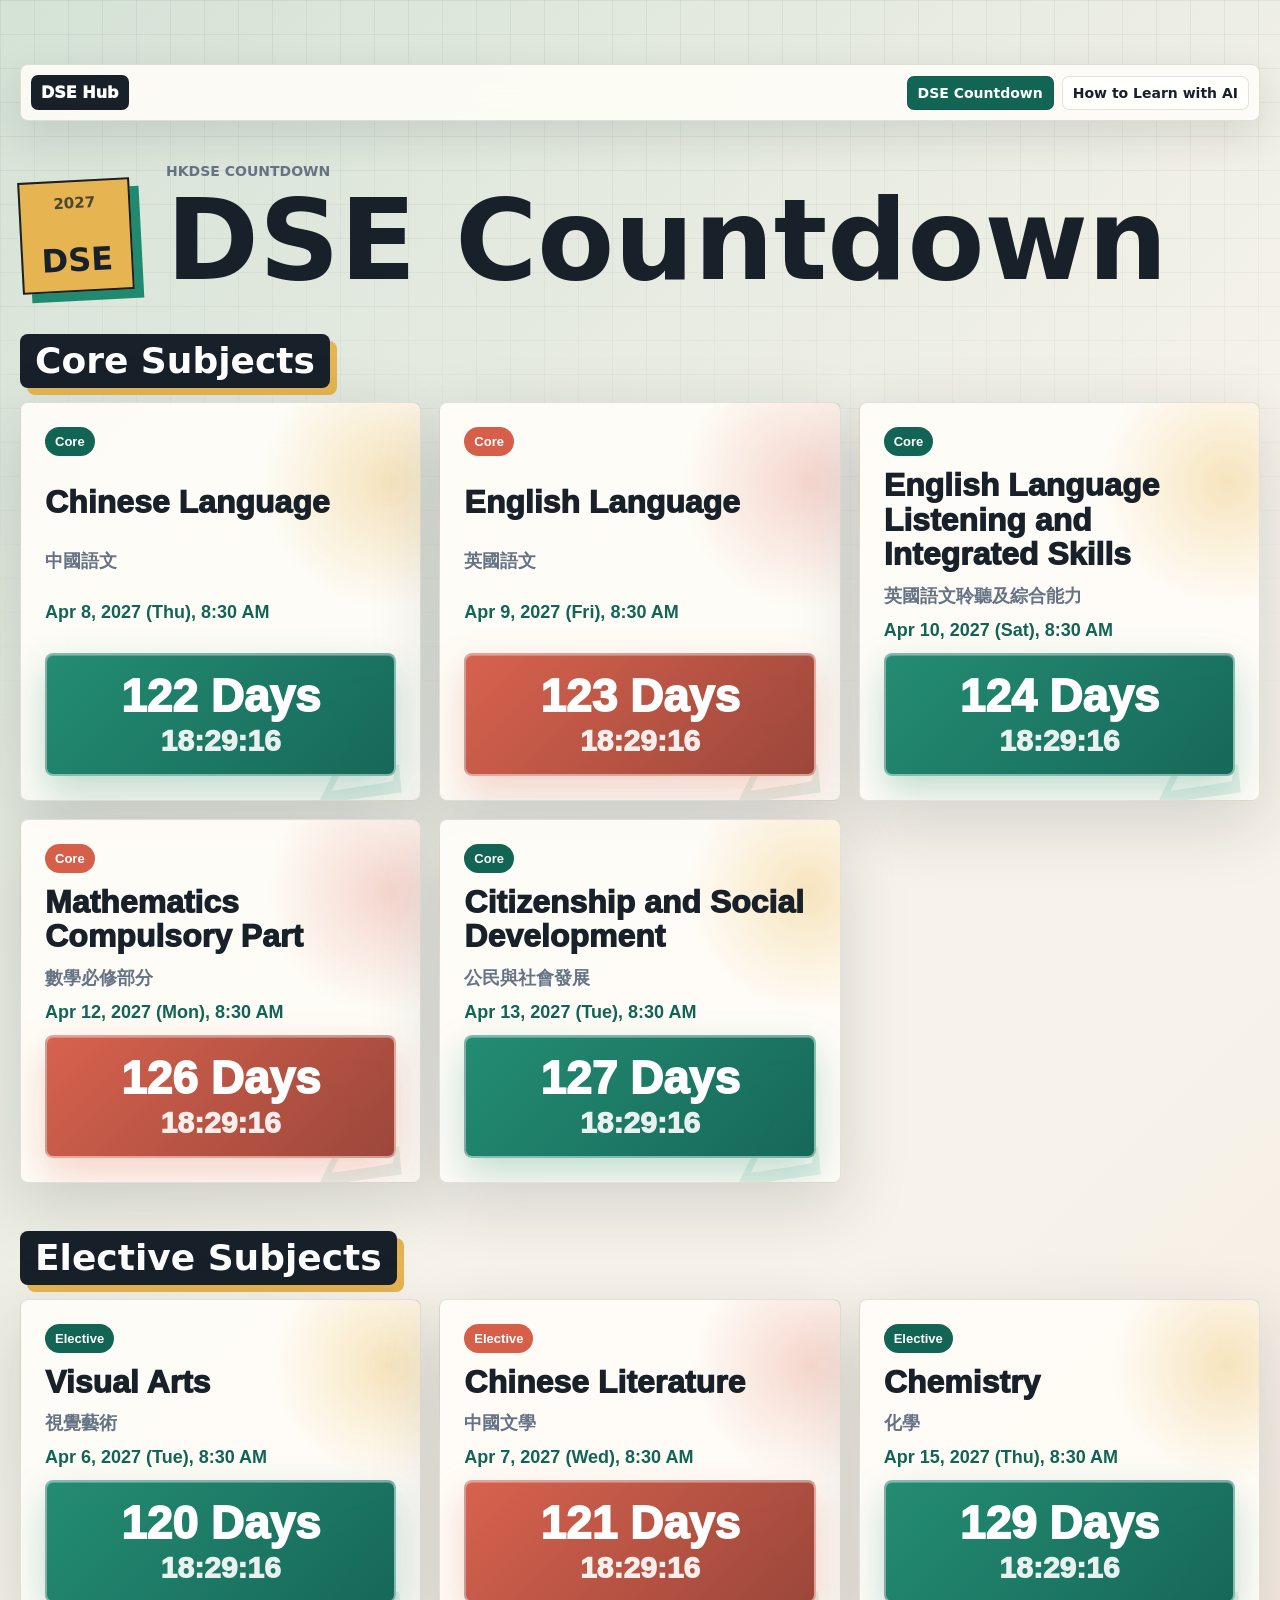
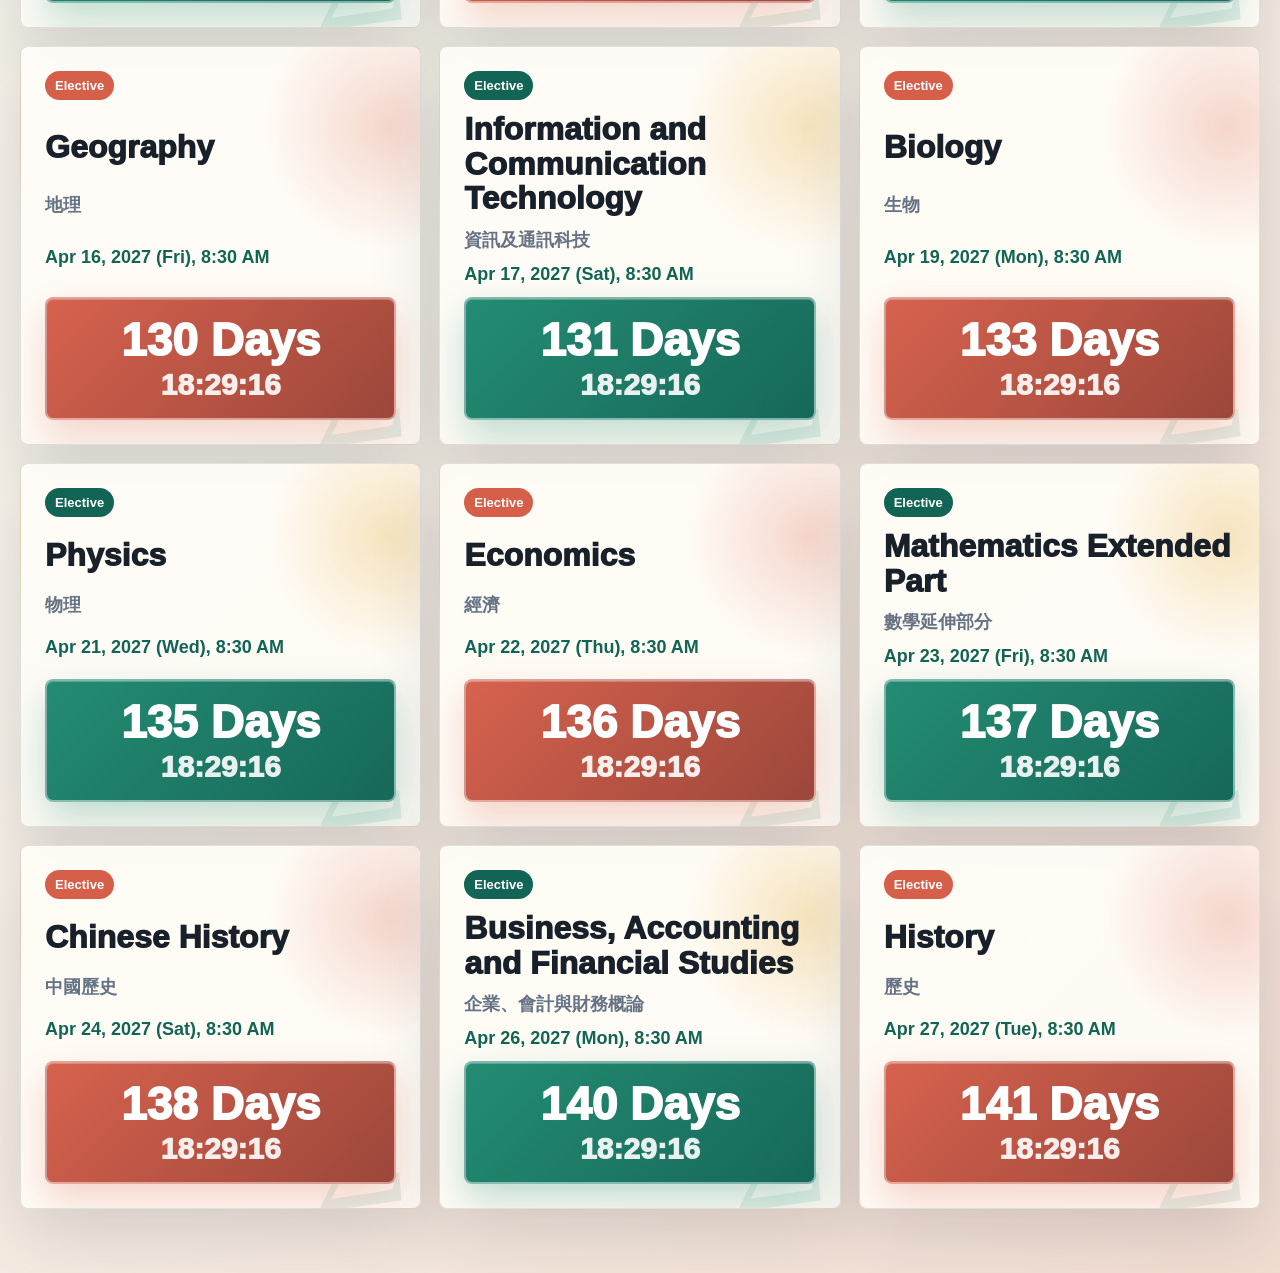
==== index.html @ 846ee823 "Add files via upload" ====
<!doctype html>
<html lang="en">
  <head>
    <meta charset="utf-8" />
    <meta name="viewport" content="width=device-width, initial-scale=1" />
    <meta name="description" content="2027 DSE countdown for HKDSE subjects." />
    <title>DSE Countdown</title>
    <link rel="icon" href="favicon.svg" type="image/svg+xml" />
    <link rel="manifest" href="site.webmanifest" />
    <link rel="stylesheet" href="styles.css" />
  </head>
  <body>
    <main class="app">
      <nav class="site-nav" aria-label="Main navigation">
        <a class="nav-brand" href="index.html">DSE Hub</a>
        <div class="nav-links">
          <a class="active" href="index.html">DSE Countdown</a>
          <a href="ai-learning.html">How to Learn with AI</a>
        </div>
      </nav>

      <header class="topbar">
        <div class="exam-mark">
          <span>2027</span>
          <strong>DSE</strong>
        </div>
        <div>
          <p class="eyebrow">HKDSE Countdown</p>
          <h1>DSE Countdown</h1>
        </div>
      </header>

      <div class="subject-sections" aria-label="DSE exam countdown">
        <section class="subject-section" aria-labelledby="coreHeading">
          <h2 class="section-title" id="coreHeading">Core Subjects</h2>
          <div class="subject-grid" data-group="core"></div>
        </section>

        <section class="subject-section" aria-labelledby="electiveHeading">
          <h2 class="section-title" id="electiveHeading">Elective Subjects</h2>
          <div class="subject-grid" data-group="elective"></div>
        </section>
      </div>
    </main>

    <dialog class="exam-dialog" id="examDialog" aria-labelledby="dialogTitle">
      <button class="close-button" type="button" aria-label="Close">×</button>
      <div class="dialog-inner">
        <p class="dialog-tag" id="dialogTag">Subject</p>
        <h2 id="dialogTitle">DSE Subject</h2>
        <p class="dialog-title-zh" id="dialogTitleZh">科目</p>
        <p class="dialog-date" id="dialogDate">April 2027</p>

        <div class="time-grid" role="timer" aria-label="Time remaining until exam">
          <div class="time-block">
            <span id="days">000</span>
            <small>Days</small>
          </div>
          <div class="time-block">
            <span id="hours">00</span>
            <small>Hours</small>
          </div>
          <div class="time-block">
            <span id="minutes">00</span>
            <small>Minutes</small>
          </div>
          <div class="time-block">
            <span id="seconds">00</span>
            <small>Seconds</small>
          </div>
        </div>

        <p class="status-row" id="statusText">Calculating...</p>
      </div>
    </dialog>

    <script src="exams.js"></script>
    <script src="script.js"></script>
  </body>
</html>
---- styles.css ----
:root {
  color-scheme: light;
  --ink: #18202a;
  --muted: #657385;
  --paper: #f7f3ea;
  --panel: #fffdf8;
  --line: #d8d1c4;
  --accent: #1f8a70;
  --accent-dark: #126555;
  --coral: #d65f4a;
  --gold: #e6b451;
  --shadow: 0 22px 70px rgba(24, 32, 42, 0.16);
}

* {
  box-sizing: border-box;
}

html {
  min-height: 100%;
  background:
    linear-gradient(135deg, rgba(31, 138, 112, 0.16), transparent 42%),
    linear-gradient(315deg, rgba(214, 95, 74, 0.15), transparent 46%),
    var(--paper);
}

body {
  min-height: 100vh;
  margin: 0;
  color: var(--ink);
  font-family:
    Inter, ui-sans-serif, system-ui, -apple-system, BlinkMacSystemFont,
    "Segoe UI", "Noto Sans TC", "Microsoft JhengHei", sans-serif;
}

body::before {
  position: fixed;
  inset: 0;
  z-index: -1;
  content: "";
  background-image:
    linear-gradient(rgba(24, 32, 42, 0.055) 1px, transparent 1px),
    linear-gradient(90deg, rgba(24, 32, 42, 0.055) 1px, transparent 1px);
  background-size: 34px 34px;
  mask-image: linear-gradient(to bottom, black, transparent 88%);
}

.app {
  width: min(1240px, calc(100% - 32px));
  min-height: 100vh;
  margin: 0 auto;
  padding: clamp(28px, 6vw, 64px) 0;
  display: grid;
  align-content: start;
  gap: clamp(24px, 4vw, 42px);
}

.site-nav {
  position: sticky;
  top: 14px;
  z-index: 10;
  min-width: 0;
  padding: 10px;
  display: flex;
  justify-content: space-between;
  align-items: center;
  gap: 12px;
  border: 1px solid rgba(24, 32, 42, 0.13);
  border-radius: 8px;
  background: rgba(255, 253, 248, 0.88);
  box-shadow: 0 14px 42px rgba(24, 32, 42, 0.12);
  backdrop-filter: blur(12px);
}

.site-nav a {
  color: var(--ink);
  text-decoration: none;
}

.nav-brand {
  padding: 8px 10px;
  border-radius: 7px;
  color: #fff !important;
  background: var(--ink);
  font-weight: 950;
}

.nav-links {
  min-width: 0;
  display: flex;
  flex-wrap: wrap;
  justify-content: flex-end;
  gap: 8px;
}

.nav-links a {
  padding: 8px 10px;
  border: 1px solid rgba(24, 32, 42, 0.12);
  border-radius: 7px;
  font-size: 14px;
  font-weight: 900;
  background: rgba(255, 255, 255, 0.65);
}

.nav-links a.active,
.nav-links a:hover {
  color: #fff;
  background: var(--accent-dark);
}

.topbar {
  display: flex;
  align-items: end;
  gap: clamp(18px, 4vw, 34px);
}

.exam-mark {
  width: clamp(82px, 12vw, 112px);
  aspect-ratio: 1;
  display: grid;
  place-items: center;
  flex: 0 0 auto;
  border: 2px solid var(--ink);
  background: var(--gold);
  box-shadow: 9px 9px 0 var(--accent);
  transform: rotate(-3deg);
}

.exam-mark span,
.exam-mark strong {
  display: block;
  line-height: 1;
}

.exam-mark span {
  color: rgba(24, 32, 42, 0.75);
  font-size: 15px;
  font-weight: 800;
}

.exam-mark strong {
  margin-top: 4px;
  font-size: clamp(23px, 4vw, 32px);
}

.eyebrow {
  margin: 0 0 10px;
  color: var(--muted);
  font-size: 14px;
  font-weight: 800;
  letter-spacing: 0;
  text-transform: uppercase;
}

h1 {
  margin: 0;
  font-size: clamp(44px, 10vw, 112px);
  line-height: 0.92;
  letter-spacing: 0;
}

.subject-sections {
  display: grid;
  gap: clamp(28px, 5vw, 48px);
}

.subject-section {
  display: grid;
  gap: 14px;
}

.section-title {
  width: fit-content;
  margin: 0;
  padding: 8px 14px;
  border: 1px solid rgba(24, 32, 42, 0.13);
  border-radius: 8px;
  color: #fff;
  background: var(--ink);
  box-shadow: 7px 7px 0 var(--gold);
  font-size: clamp(24px, 3vw, 36px);
  line-height: 1;
  letter-spacing: 0;
}

.subject-grid {
  display: grid;
  grid-template-columns: repeat(3, minmax(0, 1fr));
  gap: clamp(12px, 2vw, 18px);
}

.subject-card {
  position: relative;
  min-width: 0;
  min-height: 252px;
  padding: clamp(16px, 2.6vw, 24px);
  display: grid;
  align-content: space-between;
  gap: 12px;
  overflow: hidden;
  border: 1px solid rgba(24, 32, 42, 0.13);
  border-radius: 8px;
  color: var(--ink);
  text-align: left;
  background:
    radial-gradient(circle at 92% 20%, rgba(230, 180, 81, 0.34), transparent 26%),
    rgba(255, 253, 248, 0.92);
  box-shadow: var(--shadow);
  cursor: pointer;
  transition:
    transform 180ms ease,
    box-shadow 180ms ease,
    border-color 180ms ease;
}

.subject-card::after {
  position: absolute;
  right: 18px;
  bottom: 8px;
  content: "∑";
  color: rgba(31, 138, 112, 0.12);
  font-family: Georgia, serif;
  font-size: clamp(86px, 11vw, 138px);
  line-height: 1;
  transform: rotate(-8deg);
}

.subject-card:hover,
.subject-card:focus-visible {
  border-color: rgba(31, 138, 112, 0.48);
  box-shadow: 0 28px 80px rgba(24, 32, 42, 0.2);
  transform: translateY(-3px);
}

.subject-card:focus-visible,
.close-button:focus-visible {
  outline: 3px solid rgba(31, 138, 112, 0.35);
  outline-offset: 4px;
}

.accent-card {
  background:
    radial-gradient(circle at 92% 20%, rgba(214, 95, 74, 0.24), transparent 26%),
    rgba(255, 253, 248, 0.92);
}

.card-tag,
.dialog-tag {
  width: fit-content;
  padding: 7px 10px;
  border-radius: 999px;
  color: #fff;
  background: var(--accent-dark);
  font-size: 13px;
  font-weight: 900;
}

.accent-card .card-tag {
  background: var(--coral);
}

.card-title,
.card-title-zh,
.card-date,
.mini-countdown {
  position: relative;
  z-index: 1;
}

.card-title {
  display: block;
  max-width: 560px;
  font-size: clamp(23px, 2.8vw, 32px);
  font-weight: 950;
  line-height: 1.08;
}

.card-title-zh {
  display: block;
  max-width: 520px;
  color: var(--muted);
  font-size: clamp(15px, 1.8vw, 18px);
  font-weight: 800;
}

.card-date {
  display: block;
  color: var(--accent-dark);
  font-size: clamp(15px, 1.7vw, 18px);
  font-weight: 900;
}

.mini-countdown {
  display: grid;
  place-items: center;
  gap: 7px;
  width: 100%;
  max-width: 100%;
  padding: clamp(14px, 2.1vw, 18px);
  border: 2px solid rgba(255, 255, 255, 0.45);
  border-radius: 8px;
  color: #fff;
  background:
    linear-gradient(135deg, rgba(31, 138, 112, 0.98), rgba(18, 101, 85, 0.98));
  box-shadow:
    0 16px 38px rgba(31, 138, 112, 0.28),
    inset 0 1px 0 rgba(255, 255, 255, 0.24);
  font-weight: 950;
  line-height: 1;
  text-align: center;
  font-variant-numeric: tabular-nums;
  overflow-wrap: anywhere;
}

.countdown-days,
.countdown-clock {
  display: block;
  max-width: 100%;
}

.countdown-days {
  font-size: clamp(30px, 3.7vw, 46px);
}

.countdown-clock {
  font-size: clamp(22px, 2.5vw, 30px);
  letter-spacing: 0;
  opacity: 0.9;
}

.accent-card .mini-countdown {
  background:
    linear-gradient(135deg, rgba(214, 95, 74, 0.98), rgba(154, 67, 55, 0.98));
  box-shadow:
    0 16px 38px rgba(214, 95, 74, 0.26),
    inset 0 1px 0 rgba(255, 255, 255, 0.24);
}

.exam-dialog {
  width: min(980px, calc(100% - 24px));
  padding: 0;
  border: 0;
  border-radius: 8px;
  background: transparent;
  color: var(--ink);
}

.exam-dialog::backdrop {
  background: rgba(24, 32, 42, 0.58);
  backdrop-filter: blur(6px);
}

.dialog-inner {
  position: relative;
  overflow: hidden;
  padding: clamp(24px, 5vw, 56px);
  border: 1px solid rgba(24, 32, 42, 0.12);
  border-radius: 8px;
  background:
    radial-gradient(circle at 86% 18%, rgba(230, 180, 81, 0.28), transparent 24%),
    linear-gradient(145deg, rgba(255, 255, 255, 0.96), rgba(255, 253, 248, 0.99));
  box-shadow: var(--shadow);
}

.close-button {
  position: absolute;
  top: 14px;
  right: 14px;
  z-index: 2;
  width: 42px;
  height: 42px;
  border: 1px solid rgba(24, 32, 42, 0.12);
  border-radius: 50%;
  color: var(--ink);
  background: rgba(255, 255, 255, 0.86);
  cursor: pointer;
  font-size: 28px;
  line-height: 1;
}

.dialog-tag {
  margin: 0 0 16px;
}

.dialog-inner h2 {
  margin: 0;
  max-width: 760px;
  font-size: clamp(38px, 7vw, 76px);
  line-height: 1;
  letter-spacing: 0;
}

.dialog-title-zh,
.dialog-date,
.status-row {
  color: var(--muted);
  font-weight: 800;
}

.dialog-title-zh {
  margin: 14px 0 0;
  font-size: clamp(18px, 2.4vw, 24px);
}

.dialog-date {
  margin: 16px 0 0;
  color: var(--accent-dark);
  font-size: clamp(20px, 3vw, 30px);
}

.time-grid {
  margin-top: clamp(28px, 5vw, 48px);
  display: grid;
  grid-template-columns: repeat(4, minmax(0, 1fr));
  gap: 12px;
}

.time-block {
  min-width: 0;
  min-height: 142px;
  padding: 20px 12px;
  display: grid;
  place-items: center;
  align-content: center;
  gap: 8px;
  border: 1px solid rgba(24, 32, 42, 0.13);
  border-radius: 8px;
  background: rgba(255, 255, 255, 0.74);
}

.time-block span {
  max-width: 100%;
  overflow-wrap: anywhere;
  font-variant-numeric: tabular-nums;
  font-size: clamp(34px, 7vw, 72px);
  font-weight: 950;
  line-height: 0.95;
}

.time-block small {
  color: var(--accent-dark);
  font-size: 16px;
  font-weight: 900;
}

.status-row {
  margin: 20px 0 0;
  font-size: 17px;
}

.learning-page {
  gap: clamp(28px, 5vw, 56px);
}

.learning-hero {
  align-items: center;
}

.learning-hero .exam-mark {
  background: var(--coral);
  box-shadow: 9px 9px 0 var(--gold);
}

.learning-hero .exam-mark strong {
  font-size: clamp(18px, 3vw, 25px);
}

.hero-subtitle {
  margin: 18px 0 0;
  color: var(--muted);
  font-size: clamp(20px, 3vw, 30px);
  font-weight: 900;
}

.learning-stack {
  display: grid;
  gap: clamp(18px, 3vw, 28px);
}

.lesson-card {
  position: relative;
  min-height: min(72vh, 620px);
  padding: clamp(22px, 5vw, 56px);
  display: grid;
  grid-template-columns: auto minmax(0, 1fr);
  align-items: center;
  gap: clamp(20px, 4vw, 44px);
  overflow: hidden;
  border: 1px solid rgba(24, 32, 42, 0.13);
  border-radius: 8px;
  background:
    radial-gradient(circle at 94% 16%, rgba(230, 180, 81, 0.26), transparent 26%),
    rgba(255, 253, 248, 0.94);
  box-shadow: var(--shadow);
}

.lesson-card:nth-child(even) {
  background:
    radial-gradient(circle at 94% 16%, rgba(214, 95, 74, 0.2), transparent 26%),
    rgba(255, 253, 248, 0.94);
}

.lesson-card::after {
  position: absolute;
  right: clamp(12px, 4vw, 42px);
  bottom: -18px;
  content: "AI";
  color: rgba(31, 138, 112, 0.1);
  font-size: clamp(92px, 18vw, 210px);
  font-weight: 950;
  line-height: 1;
}

.lesson-number {
  position: relative;
  z-index: 1;
  width: clamp(72px, 10vw, 118px);
  aspect-ratio: 1;
  display: grid;
  place-items: center;
  border: 2px solid var(--ink);
  border-radius: 8px;
  color: #fff;
  background: var(--accent-dark);
  box-shadow: 8px 8px 0 var(--gold);
  font-size: clamp(28px, 5vw, 52px);
  font-weight: 950;
  font-variant-numeric: tabular-nums;
}

.lesson-card > div {
  position: relative;
  z-index: 1;
  max-width: 820px;
}

.lesson-card h2 {
  margin: 0;
  font-size: clamp(34px, 6vw, 76px);
  line-height: 0.98;
  letter-spacing: 0;
}

.lesson-card p:not(.eyebrow) {
  max-width: 720px;
  margin: 18px 0 0;
  color: var(--muted);
  font-size: clamp(18px, 2.2vw, 24px);
  font-weight: 750;
  line-height: 1.45;
}

.prompt-box {
  margin-top: 24px;
  padding: clamp(16px, 2.5vw, 22px);
  border: 1px solid rgba(24, 32, 42, 0.13);
  border-radius: 8px;
  color: #fff;
  background:
    linear-gradient(135deg, rgba(31, 138, 112, 0.98), rgba(18, 101, 85, 0.98));
  box-shadow:
    0 16px 38px rgba(31, 138, 112, 0.22),
    inset 0 1px 0 rgba(255, 255, 255, 0.22);
  font-size: clamp(16px, 2vw, 21px);
  font-weight: 850;
  line-height: 1.45;
}

@media (max-width: 760px) {
  .app {
    width: min(100% - 24px, 560px);
  }

  .site-nav {
    position: static;
    align-items: stretch;
    display: grid;
  }

  .nav-links {
    justify-content: stretch;
  }

  .nav-links a {
    flex: 1 1 150px;
    text-align: center;
  }

  .topbar {
    align-items: start;
  }

  .subject-grid {
    grid-template-columns: 1fr;
  }

  .subject-card {
    min-height: 236px;
  }

  .time-grid {
    grid-template-columns: repeat(2, minmax(0, 1fr));
  }

  .time-block {
    min-height: 112px;
  }

  .lesson-card {
    min-height: auto;
    grid-template-columns: 1fr;
  }
}

@media (max-width: 460px) {
  .topbar {
    display: grid;
  }

  .subject-card {
    min-height: 228px;
  }

  .mini-countdown {
    width: 100%;
  }
}
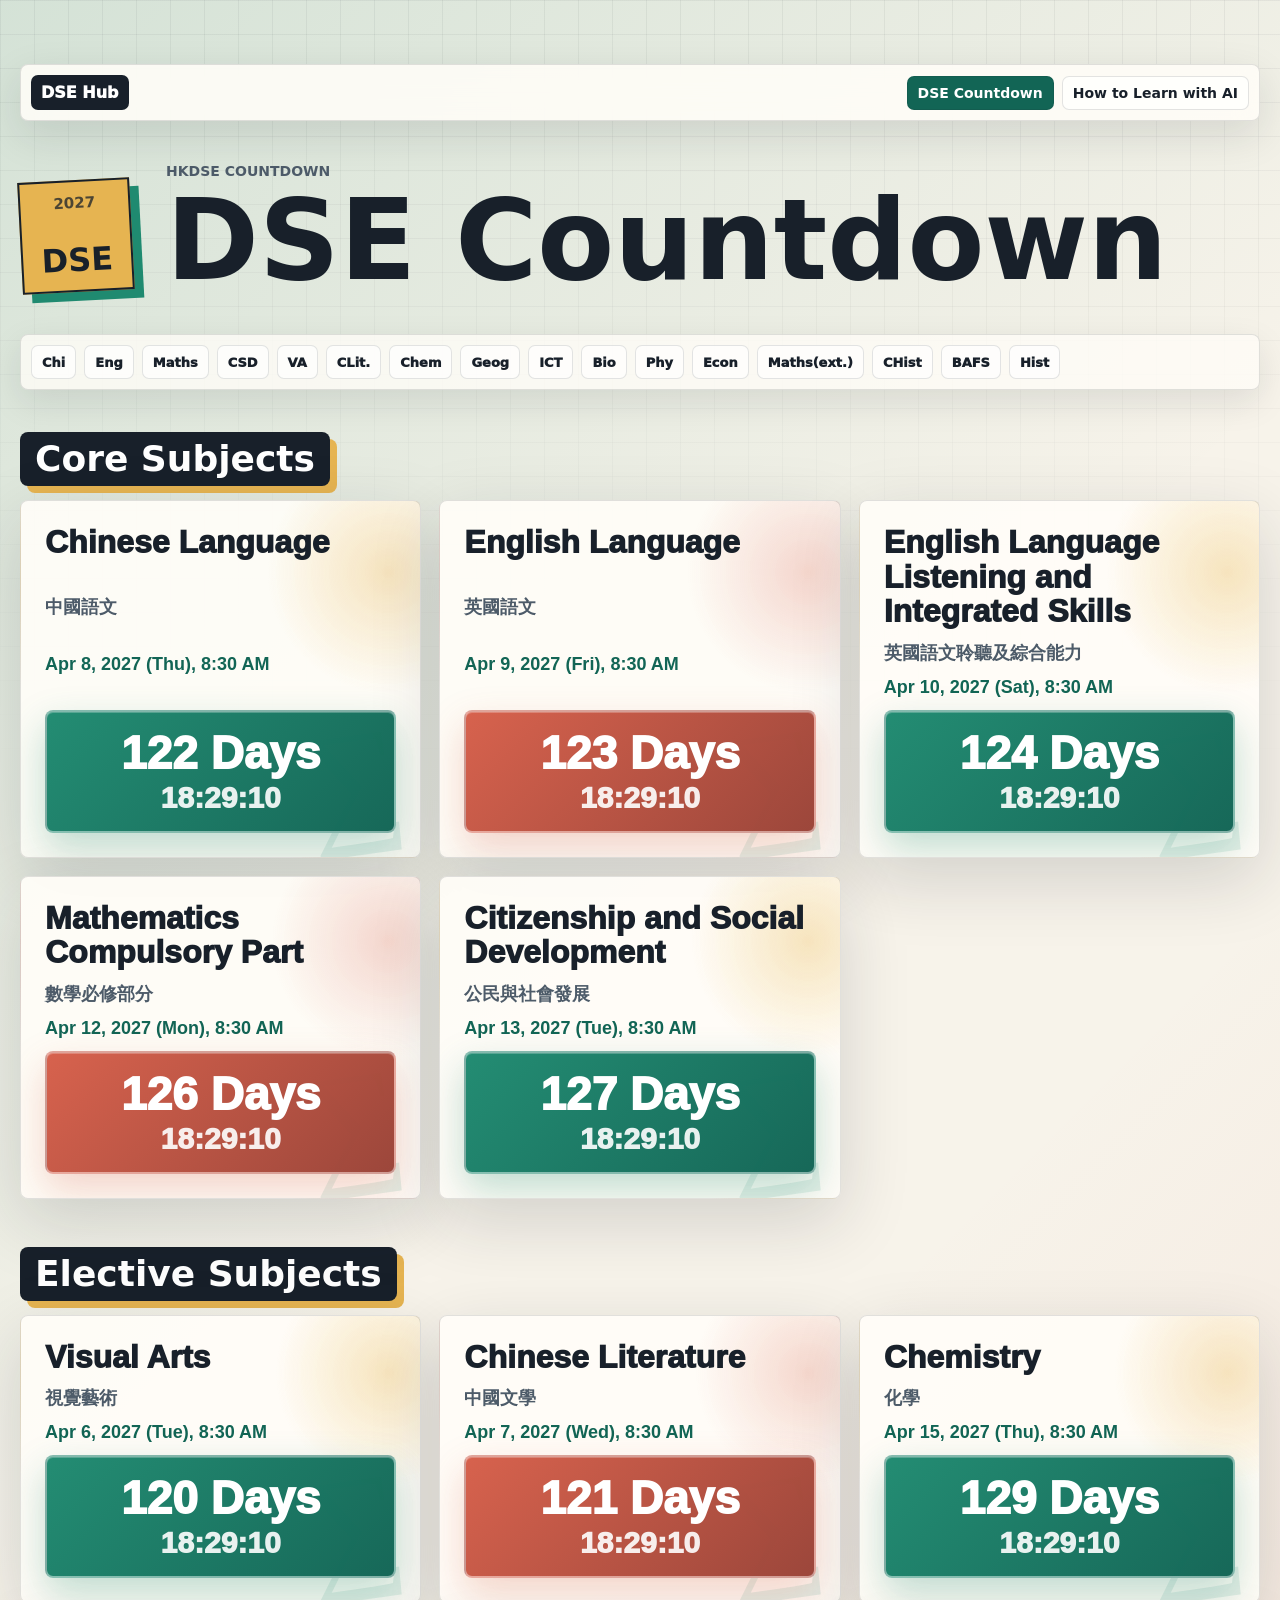
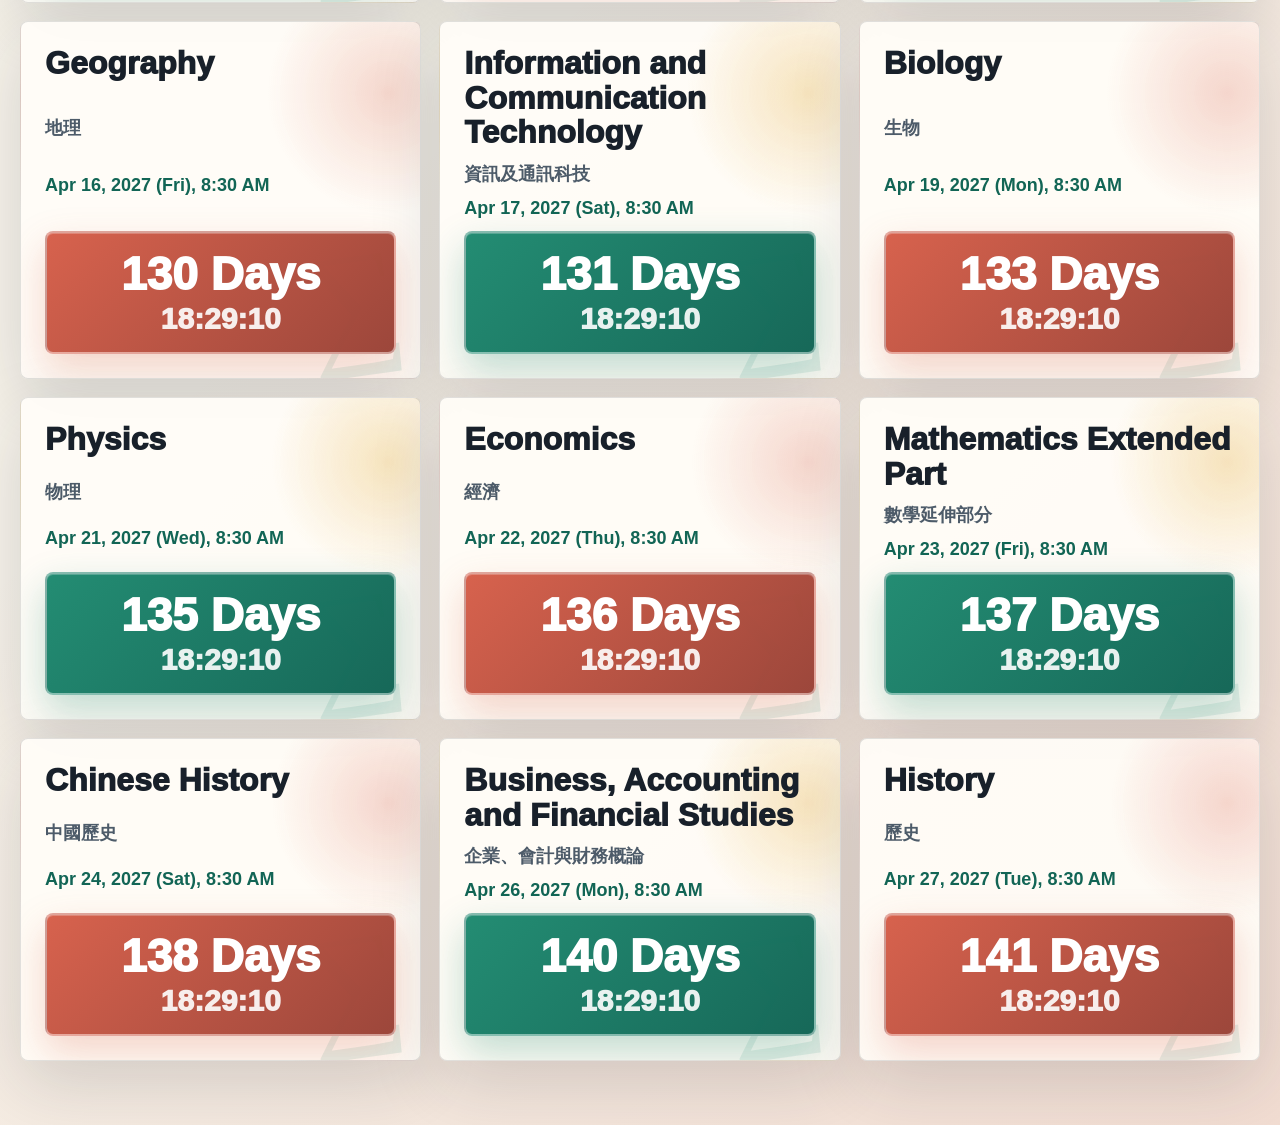
==== commit 89c958d1: "Add files via upload" ====
--- a/index.html
+++ b/index.html
@@ -29,6 +29,25 @@
           <h1>DSE Countdown</h1>
         </div>
       </header>
+
+      <div class="quick-jump" aria-label="Quick subject links">
+        <a href="#subject-chinese-language" data-jump="chinese-language">Chi</a>
+        <a href="#subject-english-language" data-jump="english-language">Eng</a>
+        <a href="#subject-math-core" data-jump="math-core">Maths</a>
+        <a href="#subject-csd" data-jump="csd">CSD</a>
+        <a href="#subject-visual-arts" data-jump="visual-arts">VA</a>
+        <a href="#subject-chinese-literature" data-jump="chinese-literature">CLit.</a>
+        <a href="#subject-chemistry" data-jump="chemistry">Chem</a>
+        <a href="#subject-geography" data-jump="geography">Geog</a>
+        <a href="#subject-ict" data-jump="ict">ICT</a>
+        <a href="#subject-biology" data-jump="biology">Bio</a>
+        <a href="#subject-physics" data-jump="physics">Phy</a>
+        <a href="#subject-economics" data-jump="economics">Econ</a>
+        <a href="#subject-math-extended" data-jump="math-extended">Maths(ext.)</a>
+        <a href="#subject-chinese-history" data-jump="chinese-history">CHist</a>
+        <a href="#subject-bafs" data-jump="bafs">BAFS</a>
+        <a href="#subject-history" data-jump="history">Hist</a>
+      </div>
 
       <div class="subject-sections" aria-label="DSE exam countdown">
         <section class="subject-section" aria-labelledby="coreHeading">
--- a/styles.css
+++ b/styles.css
@@ -1,7 +1,8 @@
 :root {
   color-scheme: light;
   --ink: #18202a;
-  --muted: #657385;
+  --muted: #4d5b69;
+  --soft-ink: #334150;
   --paper: #f7f3ea;
   --panel: #fffdf8;
   --line: #d8d1c4;
@@ -159,6 +160,38 @@
   letter-spacing: 0;
 }
 
+.quick-jump {
+  display: flex;
+  flex-wrap: wrap;
+  gap: 8px;
+  padding: 10px;
+  border: 1px solid rgba(24, 32, 42, 0.13);
+  border-radius: 8px;
+  background: rgba(255, 253, 248, 0.78);
+  box-shadow: 0 12px 34px rgba(24, 32, 42, 0.1);
+}
+
+.quick-jump a {
+  min-height: 34px;
+  padding: 8px 10px;
+  display: inline-grid;
+  place-items: center;
+  border: 1px solid rgba(24, 32, 42, 0.12);
+  border-radius: 7px;
+  color: var(--ink);
+  background: rgba(255, 255, 255, 0.68);
+  text-decoration: none;
+  font-size: 13px;
+  font-weight: 950;
+  line-height: 1;
+}
+
+.quick-jump a:hover,
+.quick-jump a:focus-visible {
+  color: #fff;
+  background: var(--accent-dark);
+}
+
 .subject-sections {
   display: grid;
   gap: clamp(28px, 5vw, 48px);
@@ -191,6 +224,7 @@
 
 .subject-card {
   position: relative;
+  scroll-margin-top: 110px;
   min-width: 0;
   min-height: 252px;
   padding: clamp(16px, 2.6vw, 24px);
@@ -232,6 +266,13 @@
   transform: translateY(-3px);
 }
 
+.subject-card.is-highlighted {
+  border-color: rgba(214, 95, 74, 0.72);
+  box-shadow:
+    0 28px 80px rgba(24, 32, 42, 0.22),
+    0 0 0 5px rgba(214, 95, 74, 0.18);
+}
+
 .subject-card:focus-visible,
 .close-button:focus-visible {
   outline: 3px solid rgba(31, 138, 112, 0.35);
@@ -244,7 +285,6 @@
     rgba(255, 253, 248, 0.92);
 }
 
-.card-tag,
 .dialog-tag {
   width: fit-content;
   padding: 7px 10px;
@@ -253,10 +293,6 @@
   background: var(--accent-dark);
   font-size: 13px;
   font-weight: 900;
-}
-
-.accent-card .card-tag {
-  background: var(--coral);
 }
 
 .card-title,
@@ -544,10 +580,113 @@
 .lesson-card p:not(.eyebrow) {
   max-width: 720px;
   margin: 18px 0 0;
-  color: var(--muted);
+  color: var(--soft-ink);
   font-size: clamp(18px, 2.2vw, 24px);
   font-weight: 750;
   line-height: 1.45;
+}
+
+.lesson-card p.lesson-subtitle {
+  max-width: 760px;
+  margin-top: 18px;
+  color: var(--accent-dark);
+  font-size: clamp(22px, 3vw, 34px);
+  font-weight: 950;
+  line-height: 1.22;
+}
+
+.lesson-card ul {
+  position: relative;
+  z-index: 1;
+  max-width: 760px;
+  margin: 18px 0 0;
+  padding: 0;
+  display: grid;
+  gap: 10px;
+  list-style: none;
+}
+
+.lesson-card li {
+  padding: 12px 14px;
+  border: 1px solid rgba(24, 32, 42, 0.12);
+  border-radius: 8px;
+  background: rgba(255, 255, 255, 0.62);
+  color: var(--ink);
+  font-size: clamp(16px, 2vw, 21px);
+  font-weight: 820;
+  line-height: 1.35;
+}
+
+.bad-list li {
+  border-color: rgba(214, 95, 74, 0.28);
+}
+
+.good-list li {
+  border-color: rgba(31, 138, 112, 0.24);
+}
+
+.inline-link {
+  color: var(--accent-dark);
+  font-weight: 950;
+}
+
+.prompt-panel {
+  margin-top: 24px;
+  border: 1px solid rgba(24, 32, 42, 0.13);
+  border-radius: 8px;
+  background: rgba(255, 255, 255, 0.66);
+  overflow: hidden;
+}
+
+.prompt-panel summary {
+  min-height: 54px;
+  padding: 15px 18px;
+  cursor: pointer;
+  color: #fff;
+  background: var(--ink);
+  font-size: clamp(16px, 2vw, 20px);
+  font-weight: 950;
+}
+
+.prompt-actions {
+  padding: 14px 16px 0;
+  display: flex;
+  align-items: center;
+  gap: 12px;
+}
+
+.copy-button {
+  min-height: 40px;
+  padding: 0 14px;
+  border: 1px solid rgba(24, 32, 42, 0.13);
+  border-radius: 7px;
+  color: #fff;
+  background: var(--accent-dark);
+  cursor: pointer;
+  font: inherit;
+  font-size: 14px;
+  font-weight: 950;
+}
+
+.copy-status {
+  color: var(--accent-dark);
+  font-weight: 900;
+}
+
+.prompt-panel textarea {
+  width: calc(100% - 32px);
+  min-height: 260px;
+  margin: 14px 16px 16px;
+  padding: 16px;
+  resize: vertical;
+  border: 1px solid rgba(24, 32, 42, 0.14);
+  border-radius: 8px;
+  color: var(--ink);
+  background: rgba(255, 253, 248, 0.96);
+  font: inherit;
+  font-size: 14px;
+  font-weight: 700;
+  line-height: 1.55;
 }
 
 .prompt-box {
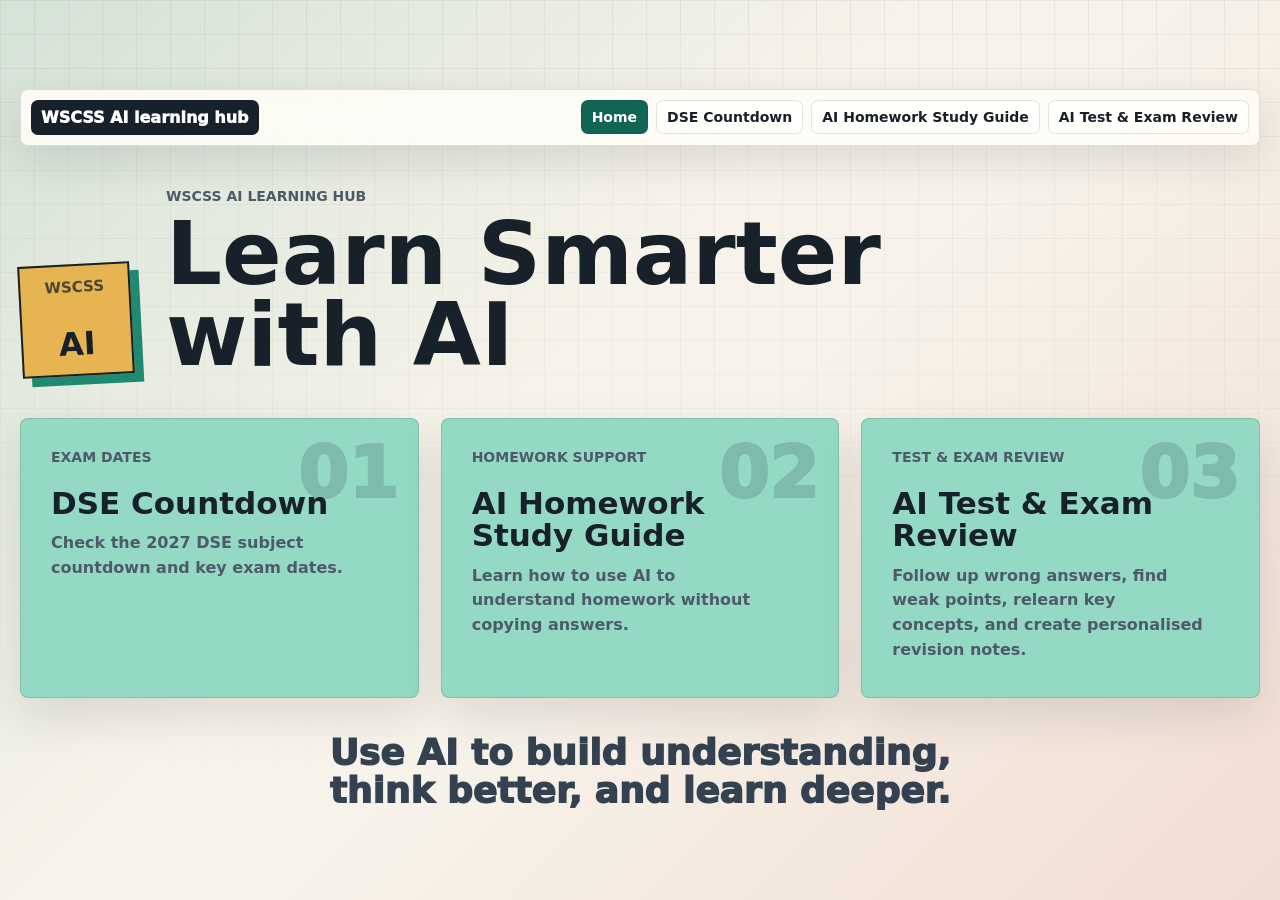
==== commit f8867d2d: "Add files via upload" ====
--- a/index.html
+++ b/index.html
@@ -3,97 +3,62 @@
   <head>
     <meta charset="utf-8" />
     <meta name="viewport" content="width=device-width, initial-scale=1" />
-    <meta name="description" content="2027 DSE countdown for HKDSE subjects." />
-    <title>DSE Countdown</title>
+    <meta name="description" content="WSCSS AI learning hub index for DSE countdown, AI homework study, and AI exam revision." />
+    <title>WSCSS AI learning hub</title>
     <link rel="icon" href="favicon.svg" type="image/svg+xml" />
     <link rel="manifest" href="site.webmanifest" />
     <link rel="stylesheet" href="styles.css" />
   </head>
   <body>
-    <main class="app">
+    <main class="app index-page">
       <nav class="site-nav" aria-label="Main navigation">
-        <a class="nav-brand" href="index.html">DSE Hub</a>
+        <a class="nav-brand" href="index.html">WSCSS AI learning hub</a>
         <div class="nav-links">
-          <a class="active" href="index.html">DSE Countdown</a>
-          <a href="ai-learning.html">How to Learn with AI</a>
+          <a class="active" href="index.html">Home</a>
+          <a href="countdown.html">DSE Countdown</a>
+          <a href="ai-learning.html">AI Homework Study Guide</a>
+          <a href="exam-revision.html">AI Test & Exam Review</a>
         </div>
       </nav>
 
-      <header class="topbar">
+      <header class="topbar index-hero">
         <div class="exam-mark">
-          <span>2027</span>
-          <strong>DSE</strong>
+          <span>WSCSS</span>
+          <strong>AI</strong>
         </div>
         <div>
-          <p class="eyebrow">HKDSE Countdown</p>
-          <h1>DSE Countdown</h1>
+          <p class="eyebrow">WSCSS AI learning hub</p>
+          <h1>Learn Smarter with AI</h1>
         </div>
       </header>
 
-      <div class="quick-jump" aria-label="Quick subject links">
-        <a href="#subject-chinese-language" data-jump="chinese-language">Chi</a>
-        <a href="#subject-english-language" data-jump="english-language">Eng</a>
-        <a href="#subject-math-core" data-jump="math-core">Maths</a>
-        <a href="#subject-csd" data-jump="csd">CSD</a>
-        <a href="#subject-visual-arts" data-jump="visual-arts">VA</a>
-        <a href="#subject-chinese-literature" data-jump="chinese-literature">CLit.</a>
-        <a href="#subject-chemistry" data-jump="chemistry">Chem</a>
-        <a href="#subject-geography" data-jump="geography">Geog</a>
-        <a href="#subject-ict" data-jump="ict">ICT</a>
-        <a href="#subject-biology" data-jump="biology">Bio</a>
-        <a href="#subject-physics" data-jump="physics">Phy</a>
-        <a href="#subject-economics" data-jump="economics">Econ</a>
-        <a href="#subject-math-extended" data-jump="math-extended">Maths(ext.)</a>
-        <a href="#subject-chinese-history" data-jump="chinese-history">CHist</a>
-        <a href="#subject-bafs" data-jump="bafs">BAFS</a>
-        <a href="#subject-history" data-jump="history">Hist</a>
-      </div>
+      <section class="index-grid" aria-label="Learning hub tools">
+        <a class="index-card" href="countdown.html">
+          <span class="index-card-number">01</span>
+          <p class="eyebrow">Exam dates</p>
+          <h2>DSE Countdown</h2>
+          <p>Check the 2027 DSE subject countdown and key exam dates.</p>
+        </a>
 
-      <div class="subject-sections" aria-label="DSE exam countdown">
-        <section class="subject-section" aria-labelledby="coreHeading">
-          <h2 class="section-title" id="coreHeading">Core Subjects</h2>
-          <div class="subject-grid" data-group="core"></div>
-        </section>
+        <a class="index-card" href="ai-learning.html">
+          <span class="index-card-number">02</span>
+          <p class="eyebrow">Homework support</p>
+          <h2>AI Homework Study Guide</h2>
+          <p>Learn how to use AI to understand homework without copying answers.</p>
+        </a>
 
-        <section class="subject-section" aria-labelledby="electiveHeading">
-          <h2 class="section-title" id="electiveHeading">Elective Subjects</h2>
-          <div class="subject-grid" data-group="elective"></div>
-        </section>
-      </div>
+        <a class="index-card" href="exam-revision.html">
+          <span class="index-card-number">03</span>
+          <p class="eyebrow">Test & Exam Review</p>
+          <h2>AI Test & Exam Review</h2>
+          <p>Follow up wrong answers, find weak points, relearn key concepts, and create personalised revision notes.</p>
+        </a>
+      </section>
+
+      <p class="value-prop">
+        Use AI to build understanding,<br />
+        think better, and learn deeper.
+      </p>
     </main>
-
-    <dialog class="exam-dialog" id="examDialog" aria-labelledby="dialogTitle">
-      <button class="close-button" type="button" aria-label="Close">×</button>
-      <div class="dialog-inner">
-        <p class="dialog-tag" id="dialogTag">Subject</p>
-        <h2 id="dialogTitle">DSE Subject</h2>
-        <p class="dialog-title-zh" id="dialogTitleZh">科目</p>
-        <p class="dialog-date" id="dialogDate">April 2027</p>
-
-        <div class="time-grid" role="timer" aria-label="Time remaining until exam">
-          <div class="time-block">
-            <span id="days">000</span>
-            <small>Days</small>
-          </div>
-          <div class="time-block">
-            <span id="hours">00</span>
-            <small>Hours</small>
-          </div>
-          <div class="time-block">
-            <span id="minutes">00</span>
-            <small>Minutes</small>
-          </div>
-          <div class="time-block">
-            <span id="seconds">00</span>
-            <small>Seconds</small>
-          </div>
-        </div>
-
-        <p class="status-row" id="statusText">Calculating...</p>
-      </div>
-    </dialog>
-
-    <script src="exams.js"></script>
-    <script src="script.js"></script>
   </body>
 </html>
--- a/styles.css
+++ b/styles.css
@@ -158,6 +158,83 @@
   font-size: clamp(44px, 10vw, 112px);
   line-height: 0.92;
   letter-spacing: 0;
+}
+
+.index-page {
+  align-content: center;
+}
+
+.index-hero h1 {
+  max-width: 900px;
+  font-size: clamp(40px, 8vw, 88px);
+}
+
+.index-grid {
+  display: grid;
+  grid-template-columns: repeat(3, minmax(0, 1fr));
+  gap: clamp(14px, 2vw, 22px);
+}
+
+.index-card {
+  position: relative;
+  min-height: 280px;
+  padding: clamp(20px, 3vw, 30px);
+  display: grid;
+  align-content: start;
+  gap: 12px;
+  border: 1px solid rgba(24, 32, 42, 0.14);
+  border-radius: 8px;
+  color: var(--ink);
+  text-decoration: none;
+  background: #93d9c4;
+  box-shadow: 0 18px 46px rgba(24, 32, 42, 0.12);
+  transition:
+    transform 160ms ease,
+    box-shadow 160ms ease,
+    border-color 160ms ease;
+}
+
+.index-card:hover {
+  border-color: rgba(31, 138, 112, 0.38);
+  box-shadow: 0 24px 58px rgba(24, 32, 42, 0.17);
+  transform: translateY(-4px);
+}
+
+.index-card-number {
+  position: absolute;
+  top: 18px;
+  right: 20px;
+  color: rgba(24, 32, 42, 0.16);
+  font-size: clamp(44px, 6vw, 72px);
+  font-weight: 950;
+  line-height: 1;
+}
+
+.index-card h2 {
+  position: relative;
+  margin: 0;
+  font-size: clamp(22px, 2.5vw, 31px);
+  line-height: 1.05;
+}
+
+.index-card p:not(.eyebrow) {
+  position: relative;
+  max-width: 28ch;
+  margin: 0;
+  color: var(--muted);
+  font-size: 16px;
+  font-weight: 700;
+  line-height: 1.55;
+}
+
+.value-prop {
+  max-width: 720px;
+  margin: -6px auto 0;
+  color: var(--soft-ink);
+  font-size: clamp(22px, 3.2vw, 36px);
+  font-weight: 950;
+  line-height: 1.08;
+  text-align: center;
 }
 
 .quick-jump {
@@ -705,6 +782,25 @@
   line-height: 1.45;
 }
 
+.site-credit {
+  margin: clamp(26px, 5vw, 42px) 0 0;
+  padding: 18px 0 0;
+  border-top: 1px solid rgba(24, 32, 42, 0.13);
+  color: rgba(24, 32, 42, 0.66);
+  font-size: 14px;
+  font-weight: 700;
+  text-align: center;
+}
+
+.site-credit a {
+  color: #1f8a70;
+  text-decoration: none;
+}
+
+.site-credit a:hover {
+  text-decoration: underline;
+}
+
 @media (max-width: 760px) {
   .app {
     width: min(100% - 24px, 560px);
@@ -749,6 +845,14 @@
     min-height: auto;
     grid-template-columns: 1fr;
   }
+
+  .index-grid {
+    grid-template-columns: 1fr;
+  }
+
+  .index-card {
+    min-height: 220px;
+  }
 }
 
 @media (max-width: 460px) {
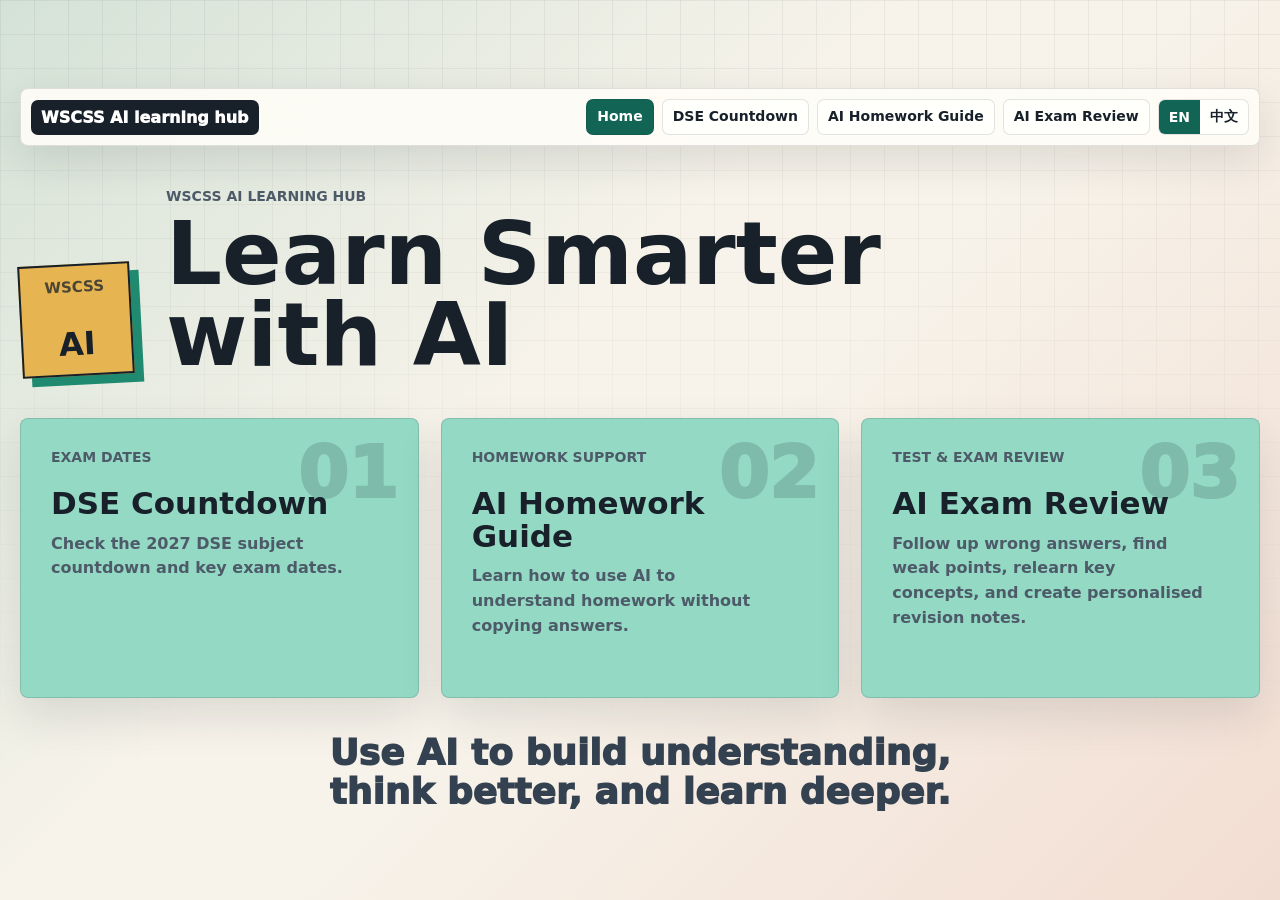
==== commit 0358cecf: "Add files via upload" ====
--- a/index.html
+++ b/index.html
@@ -3,21 +3,46 @@
   <head>
     <meta charset="utf-8" />
     <meta name="viewport" content="width=device-width, initial-scale=1" />
-    <meta name="description" content="WSCSS AI learning hub index for DSE countdown, AI homework study, and AI exam revision." />
-    <title>WSCSS AI learning hub</title>
+    <meta
+      name="description"
+      content="WSCSS AI learning hub index for DSE countdown, AI homework study, and AI exam revision."
+      data-en="WSCSS AI learning hub index for DSE countdown, AI homework study, and AI exam revision."
+      data-zh="WSCSS AI 學習中心：DSE 倒數、AI 功課學習及 AI 測考跟進。"
+    />
+    <title data-en="WSCSS AI learning hub" data-zh="WSCSS AI 學習中心">WSCSS AI learning hub</title>
     <link rel="icon" href="favicon.svg" type="image/svg+xml" />
     <link rel="manifest" href="site.webmanifest" />
     <link rel="stylesheet" href="styles.css" />
+    <script src="i18n.js"></script>
   </head>
   <body>
     <main class="app index-page">
-      <nav class="site-nav" aria-label="Main navigation">
-        <a class="nav-brand" href="index.html">WSCSS AI learning hub</a>
+      <nav class="site-nav" aria-label="Main navigation" data-en="Main navigation" data-zh="主選單">
+        <a class="nav-brand" href="index.html">
+          <span data-lang="en">WSCSS AI learning hub</span>
+          <span data-lang="zh">WSCSS AI 學習中心</span>
+        </a>
         <div class="nav-links">
-          <a class="active" href="index.html">Home</a>
-          <a href="countdown.html">DSE Countdown</a>
-          <a href="ai-learning.html">AI Homework Study Guide</a>
-          <a href="exam-revision.html">AI Test & Exam Review</a>
+          <a class="active" href="index.html">
+            <span data-lang="en">Home</span>
+            <span data-lang="zh">主頁</span>
+          </a>
+          <a href="countdown.html">
+            <span data-lang="en">DSE Countdown</span>
+            <span data-lang="zh">DSE 倒數</span>
+          </a>
+          <a href="ai-learning.html">
+            <span data-lang="en">AI Homework Guide</span>
+            <span data-lang="zh">AI 功課指南</span>
+          </a>
+          <a href="exam-revision.html">
+            <span data-lang="en">AI Exam Review</span>
+            <span data-lang="zh">AI 測考跟進</span>
+          </a>
+          <div class="lang-toggle" role="group" aria-label="Language" data-en="Language" data-zh="語言">
+            <button type="button" data-set-lang="en" aria-pressed="true">EN</button>
+            <button type="button" data-set-lang="zh-Hant" aria-pressed="false">中文</button>
+          </div>
         </div>
       </nav>
 
@@ -27,37 +52,52 @@
           <strong>AI</strong>
         </div>
         <div>
-          <p class="eyebrow">WSCSS AI learning hub</p>
-          <h1>Learn Smarter with AI</h1>
+          <p class="eyebrow" data-lang="en">WSCSS AI learning hub</p>
+          <p class="eyebrow" data-lang="zh">WSCSS AI 學習中心</p>
+          <h1 data-lang="en">Learn Smarter with AI</h1>
+          <h1 data-lang="zh">用 AI 學得更聰明</h1>
         </div>
       </header>
 
-      <section class="index-grid" aria-label="Learning hub tools">
+      <section class="index-grid" aria-label="Learning hub tools" data-en="Learning hub tools" data-zh="學習中心工具">
         <a class="index-card" href="countdown.html">
           <span class="index-card-number">01</span>
-          <p class="eyebrow">Exam dates</p>
-          <h2>DSE Countdown</h2>
-          <p>Check the 2027 DSE subject countdown and key exam dates.</p>
+          <p class="eyebrow" data-lang="en">Exam dates</p>
+          <p class="eyebrow" data-lang="zh">考試日期</p>
+          <h2 data-lang="en">DSE Countdown</h2>
+          <h2 data-lang="zh">DSE 倒數</h2>
+          <p data-lang="en">Check the 2027 DSE subject countdown and key exam dates.</p>
+          <p data-lang="zh">查看 2027 年 DSE 各科倒數及重要考試日期。</p>
         </a>
 
         <a class="index-card" href="ai-learning.html">
           <span class="index-card-number">02</span>
-          <p class="eyebrow">Homework support</p>
-          <h2>AI Homework Study Guide</h2>
-          <p>Learn how to use AI to understand homework without copying answers.</p>
+          <p class="eyebrow" data-lang="en">Homework support</p>
+          <p class="eyebrow" data-lang="zh">功課支援</p>
+          <h2 data-lang="en">AI Homework Guide</h2>
+          <h2 data-lang="zh">AI 功課指南</h2>
+          <p data-lang="en">Learn how to use AI to understand homework without copying answers.</p>
+          <p data-lang="zh">學習如何用 AI 理解功課，而不是抄答案。</p>
         </a>
 
         <a class="index-card" href="exam-revision.html">
           <span class="index-card-number">03</span>
-          <p class="eyebrow">Test & Exam Review</p>
-          <h2>AI Test & Exam Review</h2>
-          <p>Follow up wrong answers, find weak points, relearn key concepts, and create personalised revision notes.</p>
+          <p class="eyebrow" data-lang="en">Test & Exam Review</p>
+          <p class="eyebrow" data-lang="zh">測考跟進</p>
+          <h2 data-lang="en">AI Exam Review</h2>
+          <h2 data-lang="zh">AI 測考跟進</h2>
+          <p data-lang="en">Follow up wrong answers, find weak points, relearn key concepts, and create personalised revision notes.</p>
+          <p data-lang="zh">跟進錯題、找出弱點、重溫重要概念，並製作個人化溫習筆記。</p>
         </a>
       </section>
 
-      <p class="value-prop">
+      <p class="value-prop" data-lang="en">
         Use AI to build understanding,<br />
         think better, and learn deeper.
+      </p>
+      <p class="value-prop" data-lang="zh">
+        善用 AI 建立理解、<br />
+        提升思考、深入學習。
       </p>
     </main>
   </body>
--- a/styles.css
+++ b/styles.css
@@ -107,6 +107,40 @@
 .nav-links a:hover {
   color: #fff;
   background: var(--accent-dark);
+}
+
+html[lang="en"] [data-lang="zh"],
+html[lang="zh-Hant"] [data-lang="en"] {
+  display: none;
+}
+
+.lang-toggle {
+  display: flex;
+  overflow: hidden;
+  border: 1px solid rgba(24, 32, 42, 0.12);
+  border-radius: 7px;
+  background: rgba(255, 255, 255, 0.65);
+}
+
+.lang-toggle button {
+  padding: 8px 10px;
+  border: 0;
+  color: var(--ink);
+  background: transparent;
+  cursor: pointer;
+  font: inherit;
+  font-size: 14px;
+  font-weight: 900;
+}
+
+.lang-toggle button[aria-pressed="true"] {
+  color: #fff;
+  background: var(--accent-dark);
+}
+
+.lang-toggle button:focus-visible {
+  outline: 3px solid rgba(31, 138, 112, 0.35);
+  outline-offset: -3px;
 }
 
 .topbar {
@@ -569,6 +603,10 @@
   align-items: center;
 }
 
+.learning-hero h1 {
+  font-size: clamp(36px, 6vw, 64px);
+}
+
 .learning-hero .exam-mark {
   background: var(--coral);
   box-shadow: 9px 9px 0 var(--gold);
@@ -649,8 +687,8 @@
 
 .lesson-card h2 {
   margin: 0;
-  font-size: clamp(34px, 6vw, 76px);
-  line-height: 0.98;
+  font-size: clamp(34px, 5vw, 52px);
+  line-height: 1.08;
   letter-spacing: 0;
 }
 
@@ -659,7 +697,7 @@
   margin: 18px 0 0;
   color: var(--soft-ink);
   font-size: clamp(18px, 2.2vw, 24px);
-  font-weight: 750;
+  font-weight: 400;
   line-height: 1.45;
 }
 
@@ -690,8 +728,25 @@
   background: rgba(255, 255, 255, 0.62);
   color: var(--ink);
   font-size: clamp(16px, 2vw, 21px);
-  font-weight: 820;
+  font-weight: 500;
   line-height: 1.35;
+}
+
+html[lang="zh-Hant"] h1,
+html[lang="zh-Hant"] .lesson-card h2 {
+  line-height: 1.2;
+}
+
+html[lang="zh-Hant"] .lesson-card p:not(.eyebrow) {
+  line-height: 1.7;
+}
+
+html[lang="zh-Hant"] .lesson-card p.lesson-subtitle {
+  line-height: 1.4;
+}
+
+html[lang="zh-Hant"] .lesson-card li {
+  line-height: 1.6;
 }
 
 .bad-list li {
@@ -816,9 +871,14 @@
     justify-content: stretch;
   }
 
-  .nav-links a {
+  .nav-links a,
+  .lang-toggle {
     flex: 1 1 150px;
     text-align: center;
+  }
+
+  .lang-toggle button {
+    flex: 1;
   }
 
   .topbar {
